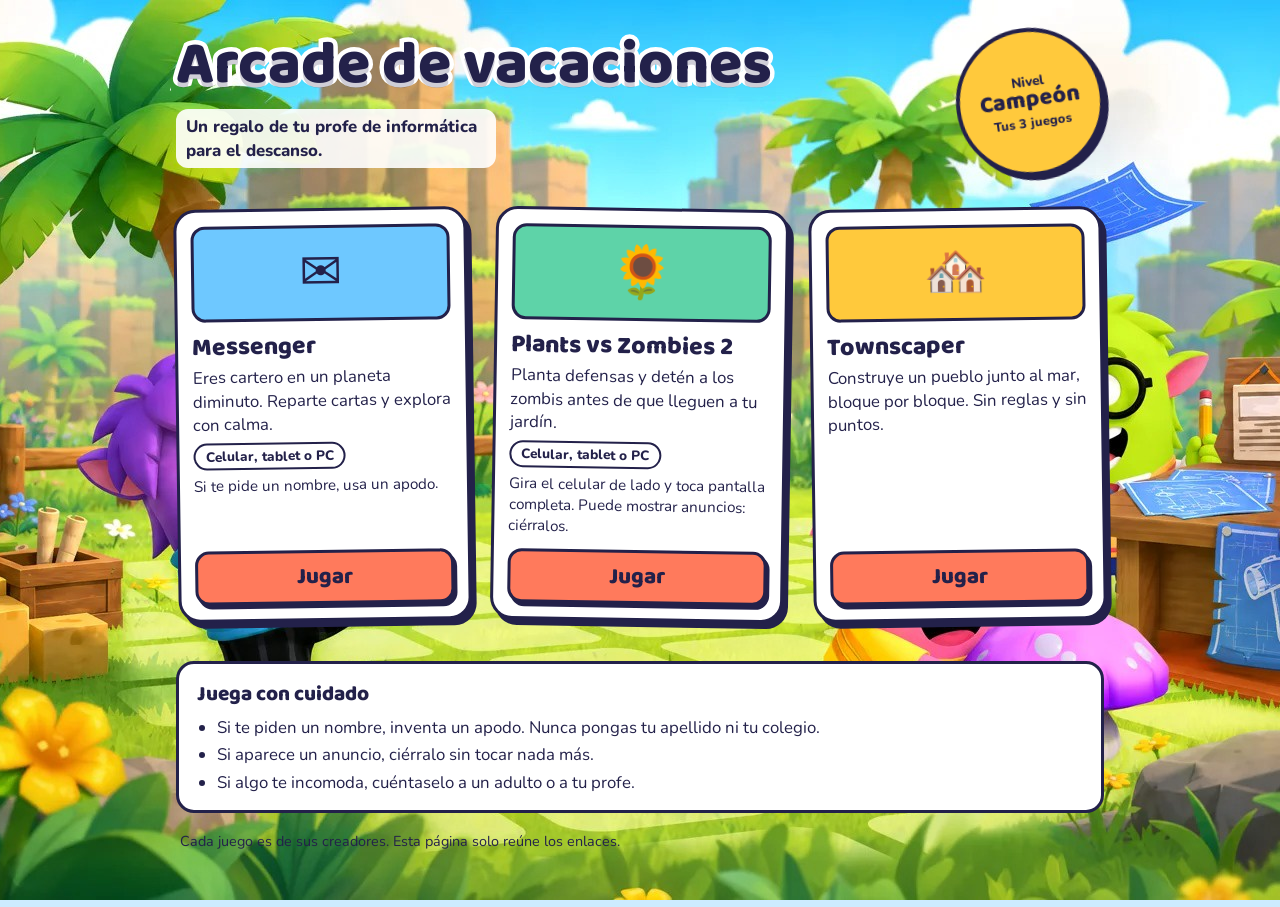
==== play/00vri4m1/index.html @ 65d45649 "Add the vacation arcade lobby so the tier pages can be hosted. Co-authored-by: Cursor <cursoragent@c" ====
<!doctype html>
<html lang="es">
<head>
  <meta charset="utf-8">
  <meta name="viewport" content="width=device-width, initial-scale=1">
  <meta name="robots" content="noindex, nofollow">
  <meta name="referrer" content="no-referrer">
  <meta name="theme-color" content="#cdebff">
  <title>Arcade de vacaciones</title>
  <link rel="preconnect" href="https://fonts.googleapis.com">
  <link rel="preconnect" href="https://fonts.gstatic.com" crossorigin>
  <link href="https://fonts.googleapis.com/css2?family=Baloo+2:wght@800&family=Nunito:wght@700;800&display=swap" rel="stylesheet">
  <link rel="stylesheet" href="../../assets/lobby.css">
</head>
<body data-tier="champion">
  <main class="wrap">
    <header class="top">
      <div class="title-block">
        <h1>Arcade de vacaciones</h1>
        <p class="lede">Un regalo de tu profe de informática para el descanso.</p>
      </div>
      <div class="stamp" id="stamp" aria-label="Tu nivel">
        <span class="label">Nivel</span>
        <span class="tier" id="tier-name">Campeón</span>
        <span class="count" id="tier-count"></span>
      </div>
    </header>

    <ul class="games" id="games"></ul>
    <noscript><p>Para ver tus juegos, activa JavaScript en el navegador.</p></noscript>

    <section class="care">
      <h2>Juega con cuidado</h2>
      <ul>
        <li>Si te piden un nombre, inventa un apodo. Nunca pongas tu apellido ni tu colegio.</li>
        <li>Si aparece un anuncio, ciérralo sin tocar nada más.</li>
        <li>Si algo te incomoda, cuéntaselo a un adulto o a tu profe.</li>
      </ul>
    </section>

    <p class="credit">Cada juego es de sus creadores. Esta página solo reúne los enlaces.</p>
  </main>

  <script src="../../assets/games.js"></script>
  <script src="../../assets/lobby.js"></script>
</body>
</html>
---- assets/lobby.css ----
:root {
  --ink: #23214a;
  --sky: #cdebff;
  --paper: #ffffff;
  --sun: #ffc93c;
  --coral: #ff7a5c;
  --mint: #5ed3a8;
  --grape: #b7a1ff;
  --sea: #6ec8ff;
  --pink: #ff8fc7;
  --display: "Baloo 2", "Arial Rounded MT Bold", ui-rounded, "Trebuchet MS", system-ui, sans-serif;
  --text: "Nunito", ui-rounded, system-ui, -apple-system, "Segoe UI", Roboto, sans-serif;
}

* { box-sizing: border-box; }

body {
  margin: 0;
  min-height: 100vh;
  font-family: var(--text);
  font-size: 1.05rem;
  line-height: 1.4;
  color: var(--ink);
  background-color: var(--sky);
}

/* scene photo, fixed full-bleed behind the scrolling content */
body::before {
  content: "";
  position: fixed;
  inset: 0;
  z-index: -1;
  background: var(--sky) url("backdrop.jpg") center / cover no-repeat;
}

.wrap {
  max-width: 960px;
  margin: 0 auto;
  padding: 28px 16px 56px;
}

/* ---------- header ---------- */
.top {
  display: flex;
  flex-wrap: wrap;
  align-items: center;
  justify-content: space-between;
  gap: 16px 20px;
}

.title-block { flex: 1 1 230px; min-width: 0; }

h1 {
  margin: 0;
  font-family: var(--display);
  font-weight: 800;
  font-size: clamp(2.3rem, 9vw, 3.8rem);
  line-height: 0.98;
  -webkit-text-stroke: 9px var(--paper);
  paint-order: stroke fill;
  text-shadow: 0 5px 0 rgba(35, 33, 74, 0.22);
}

.lede {
  margin: 14px 0 0;
  max-width: 32ch;
  width: fit-content;
  padding: 6px 10px;
  font-weight: 800;
  background: color-mix(in srgb, var(--paper) 90%, transparent);
  border-radius: 12px;
}

.stamp {
  flex: none;
  margin-left: auto;
  width: 128px;
  height: 128px;
  padding: 0 6px;
  border-radius: 50%;
  display: grid;
  place-content: center;
  text-align: center;
  background: var(--tier-color, var(--mint));
  border: 4px solid var(--ink);
  box-shadow: 4px 5px 0 var(--ink);
  transform: rotate(-8deg);
  animation: slap 0.45s cubic-bezier(0.2, 1.4, 0.4, 1) both;
}

.stamp .label {
  font-weight: 800;
  font-size: 0.85rem;
  line-height: 1;
}

.stamp .tier {
  font-family: var(--display);
  font-weight: 800;
  font-size: 1.2rem;
  line-height: 1.05;
}

.stamp .count {
  margin-top: 4px;
  font-weight: 800;
  font-size: 0.8rem;
  line-height: 1;
}

@keyframes slap {
  from { transform: rotate(-24deg) scale(1.7); opacity: 0; }
  to   { transform: rotate(-8deg) scale(1); opacity: 1; }
}

/* ---------- game stickers ---------- */
.games {
  list-style: none;
  margin: 32px 0 0;
  padding: 0;
  display: grid;
  grid-template-columns: 1fr;
  gap: 24px;
}

.sticker {
  display: flex;
  flex-direction: column;
  gap: 12px;
  padding: 14px;
  background: var(--paper);
  border: 3px solid var(--ink);
  border-radius: 22px;
  box-shadow: 5px 6px 0 var(--ink);
  transform: rotate(var(--tilt, 0deg));
}

.sticker:nth-child(odd)  { --tilt: -0.8deg; }
.sticker:nth-child(even) { --tilt: 0.9deg; }

.art {
  display: grid;
  place-items: center;
  height: 96px;
  font-size: 3.2rem;
  line-height: 1;
  background: var(--art, var(--sun));
  border: 3px solid var(--ink);
  border-radius: 14px;
}

.body { display: flex; flex-direction: column; gap: 6px; flex: 1; }
.body p { margin: 0; }

.name {
  margin: 0;
  font-family: var(--display);
  font-weight: 800;
  font-size: 1.55rem;
  line-height: 1.05;
}

.tag {
  align-self: flex-start;
  padding: 2px 10px;
  font-size: 0.85rem;
  font-weight: 800;
  border: 2px solid var(--ink);
  border-radius: 999px;
}

.tip { font-size: 0.95rem; }

.play {
  display: flex;
  align-items: center;
  justify-content: center;
  min-height: 54px;
  font-family: var(--display);
  font-weight: 800;
  font-size: 1.4rem;
  color: var(--ink);
  text-decoration: none;
  background: var(--coral);
  border: 3px solid var(--ink);
  border-radius: 14px;
  box-shadow: 3px 4px 0 var(--ink);
}

.play:active {
  transform: translate(3px, 4px);
  box-shadow: 0 0 0 var(--ink);
}

.play:focus-visible {
  outline: 4px solid var(--ink);
  outline-offset: 3px;
}

/* games that are not switched on yet */
.sticker.is-soon {
  background: #f4fbff;
  border-style: dashed;
  box-shadow: none;
}

.sticker.is-soon .art { filter: grayscale(0.65); opacity: 0.8; }

.soon-pill {
  margin: 0;
  min-height: 54px;
  display: flex;
  align-items: center;
  justify-content: center;
  font-weight: 800;
  border: 3px dashed var(--ink);
  border-radius: 14px;
}

/* ---------- care note ---------- */
.care {
  margin: 40px 0 0;
  padding: 16px 18px;
  background: var(--paper);
  border: 3px solid var(--ink);
  border-radius: 18px;
}

.care h2 {
  margin: 0 0 6px;
  font-family: var(--display);
  font-weight: 800;
  font-size: 1.3rem;
}

.care ul { margin: 0; padding-left: 1.2em; }
.care li + li { margin-top: 4px; }

.credit {
  margin: 18px 4px 0;
  font-size: 0.9rem;
}

/* ---------- larger screens ---------- */
@media (min-width: 640px) {
  .games { grid-template-columns: repeat(2, 1fr); }
  .stamp { width: 148px; height: 148px; }
  .stamp .tier { font-size: 1.45rem; }
}

@media (min-width: 980px) {
  .games { grid-template-columns: repeat(3, 1fr); }
}

@media (prefers-reduced-motion: reduce) {
  .stamp { animation: none; }
}
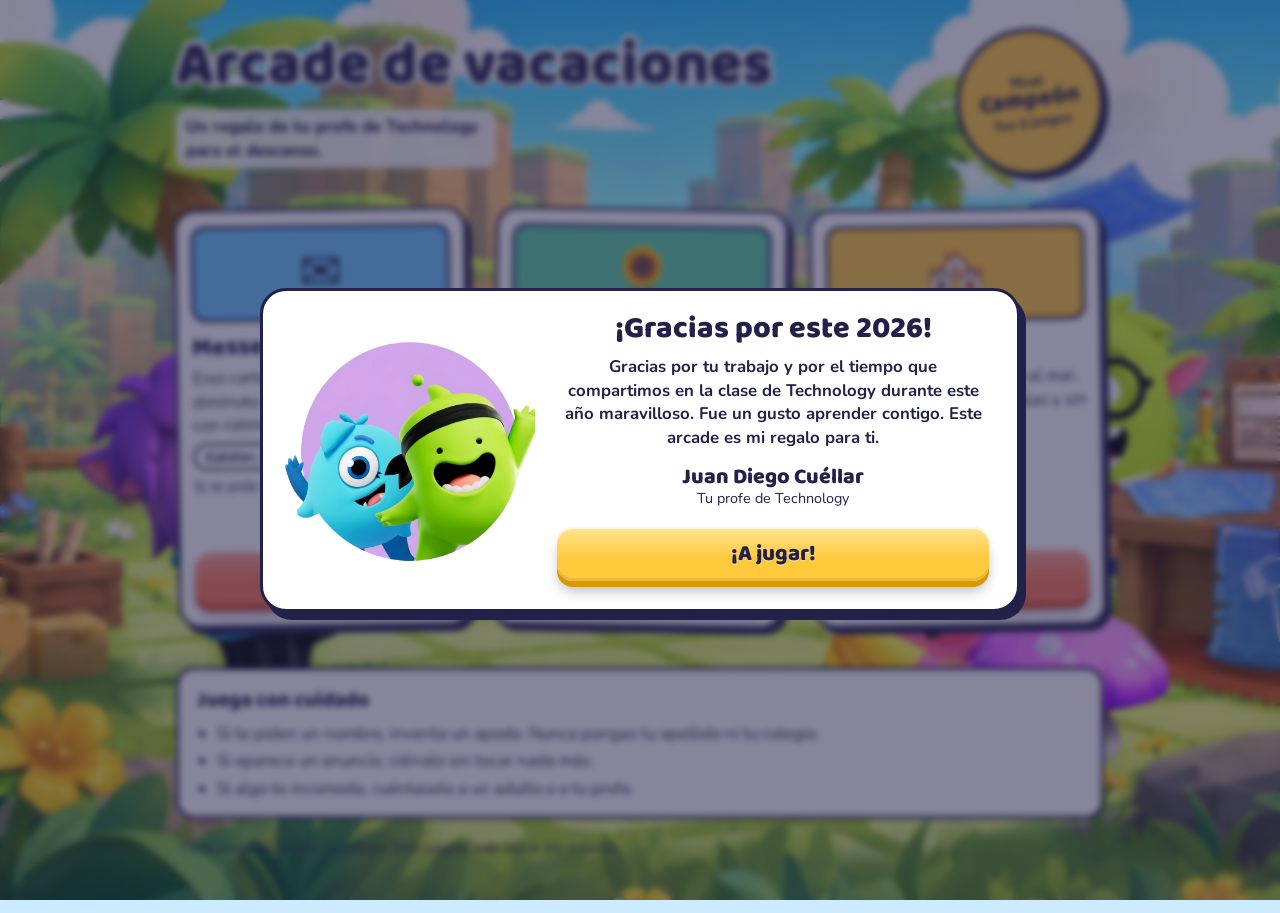
==== commit cf4ac386: "Greet each tier once with Mojo and Kate, then play the lobby in. Co-authored-by: Cursor <cursoragent" ====
--- a/play/00vri4m1/index.html
+++ b/play/00vri4m1/index.html
@@ -17,7 +17,7 @@
     <header class="top">
       <div class="title-block">
         <h1>Arcade de vacaciones</h1>
-        <p class="lede">Un regalo de tu profe de informática para el descanso.</p>
+        <p class="lede">Un regalo de tu profe de Technology para el descanso.</p>
       </div>
       <div class="stamp" id="stamp" aria-label="Tu nivel">
         <span class="label">Nivel</span>
--- a/assets/lobby.css
+++ b/assets/lobby.css
@@ -8,7 +8,8 @@
   --grape: #b7a1ff;
   --sea: #6ec8ff;
   --pink: #ff8fc7;
-  --display: "Baloo 2", "Arial Rounded MT Bold", ui-rounded, "Trebuchet MS", system-ui, sans-serif;
+  /* Proxima Nova only renders where that licensed face is installed. */
+  --display: "Proxima Nova", "Baloo 2", "Arial Rounded MT Bold", ui-rounded, "Trebuchet MS", system-ui, sans-serif;
   --text: "Nunito", ui-rounded, system-ui, -apple-system, "Segoe UI", Roboto, sans-serif;
 }
 
@@ -59,6 +60,7 @@
   -webkit-text-stroke: 9px var(--paper);
   paint-order: stroke fill;
   text-shadow: 0 5px 0 rgba(35, 33, 74, 0.22);
+  animation: drop-in 0.75s cubic-bezier(0.2, 1.3, 0.4, 1) backwards;
 }
 
 .lede {
@@ -69,6 +71,7 @@
   font-weight: 800;
   background: color-mix(in srgb, var(--paper) 90%, transparent);
   border-radius: 12px;
+  animation: rise 0.6s 0.2s ease-out backwards;
 }
 
 .stamp {
@@ -85,7 +88,8 @@
   border: 4px solid var(--ink);
   box-shadow: 4px 5px 0 var(--ink);
   transform: rotate(-8deg);
-  animation: slap 0.45s cubic-bezier(0.2, 1.4, 0.4, 1) both;
+  animation: slap 0.45s 0.35s cubic-bezier(0.2, 1.4, 0.4, 1) backwards,
+             wobble 7s 2.5s ease-in-out infinite;
 }
 
 .stamp .label {
@@ -133,6 +137,12 @@
   border-radius: 22px;
   box-shadow: 5px 6px 0 var(--ink);
   transform: rotate(var(--tilt, 0deg));
+  transition: transform 0.2s;
+  animation: sticker-in 0.65s calc(0.5s + var(--i, 0) * 0.13s) cubic-bezier(0.2, 1.3, 0.4, 1) backwards;
+}
+
+@media (hover: hover) {
+  .sticker:not(.is-soon):hover { transform: rotate(0deg) translateY(-5px) scale(1.015); }
 }
 
 .sticker:nth-child(odd)  { --tilt: -0.8deg; }
@@ -149,6 +159,13 @@
   border-radius: 14px;
 }
 
+.emoji {
+  display: inline-block;
+  animation: bob 3.2s calc(var(--i, 0) * -0.7s) ease-in-out infinite;
+}
+
+.is-soon .emoji { animation: none; }
+
 .body { display: flex; flex-direction: column; gap: 6px; flex: 1; }
 .body p { margin: 0; }
 
@@ -171,31 +188,80 @@
 
 .tip { font-size: 0.95rem; }
 
-.play {
+/* ---------- 3D buttons ---------- */
+.play,
+.btn3d {
+  --face: #ff7a5c;
+  --face-hi: #ffa890;
+  --edge: #d6452a;
+  position: relative;
+  overflow: hidden;
   display: flex;
   align-items: center;
   justify-content: center;
   min-height: 54px;
+  margin-bottom: 6px;
+  padding: 0 22px;
   font-family: var(--display);
   font-weight: 800;
   font-size: 1.4rem;
   color: var(--ink);
   text-decoration: none;
-  background: var(--coral);
-  border: 3px solid var(--ink);
-  border-radius: 14px;
-  box-shadow: 3px 4px 0 var(--ink);
-}
-
-.play:active {
-  transform: translate(3px, 4px);
-  box-shadow: 0 0 0 var(--ink);
-}
-
-.play:focus-visible {
-  outline: 4px solid var(--ink);
-  outline-offset: 3px;
-}
+  text-shadow: 0 1px 0 rgba(255, 255, 255, 0.5);
+  background: linear-gradient(180deg, var(--face-hi) 0%, var(--face) 60%);
+  border: 0;
+  border-radius: 16px;
+  cursor: pointer;
+  box-shadow:
+    0 6px 0 var(--edge),
+    0 12px 14px -3px rgba(35, 33, 74, 0.35),
+    inset 0 2px 0 rgba(255, 255, 255, 0.65),
+    inset 0 -3px 0 rgba(0, 0, 0, 0.08);
+  transition: transform 0.12s, box-shadow 0.12s, filter 0.15s;
+}
+
+/* a soft glint that slides across now and then */
+.play::after {
+  content: "";
+  position: absolute;
+  inset: 0;
+  background: linear-gradient(105deg, transparent 35%, rgba(255, 255, 255, 0.6) 50%, transparent 65%);
+  transform: translateX(-130%);
+  animation: glint 5s calc(1.6s + var(--i, 0) * 0.7s) ease-in-out infinite;
+  pointer-events: none;
+}
+
+@media (hover: hover) {
+  .play:hover,
+  .btn3d:hover {
+    filter: brightness(1.06);
+    transform: translateY(-2px);
+    box-shadow:
+      0 8px 0 var(--edge),
+      0 16px 16px -3px rgba(35, 33, 74, 0.35),
+      inset 0 2px 0 rgba(255, 255, 255, 0.65),
+      inset 0 -3px 0 rgba(0, 0, 0, 0.08);
+  }
+}
+
+.play:active,
+.btn3d:active {
+  transform: translateY(5px);
+  box-shadow:
+    0 1px 0 var(--edge),
+    0 3px 6px -1px rgba(35, 33, 74, 0.35),
+    inset 0 2px 0 rgba(255, 255, 255, 0.4),
+    inset 0 -2px 0 rgba(0, 0, 0, 0.08);
+}
+
+/* keyboard focus only: a bright blue ring instead of a dark outline */
+.play:focus-visible,
+.btn3d:focus-visible {
+  outline: 4px solid #3a86ff;
+  outline-offset: 4px;
+}
+
+.welcome-card:focus { outline: none; }
 
 /* games that are not switched on yet */
 .sticker.is-soon {
@@ -224,6 +290,7 @@
   background: var(--paper);
   border: 3px solid var(--ink);
   border-radius: 18px;
+  animation: rise 0.6s calc(0.9s + var(--n, 0) * 0.1s) ease-out backwards;
 }
 
 .care h2 {
@@ -252,6 +319,153 @@
   .games { grid-template-columns: repeat(3, 1fr); }
 }
 
+/* ---------- motion ---------- */
+@keyframes drop-in {
+  from { opacity: 0; transform: translateY(-28px) scale(0.94); }
+  to   { opacity: 1; transform: none; }
+}
+
+@keyframes rise {
+  from { opacity: 0; transform: translateY(16px); }
+  to   { opacity: 1; transform: none; }
+}
+
+@keyframes sticker-in {
+  from { opacity: 0; transform: translateY(40px) rotate(calc(var(--tilt, 0deg) * 5)) scale(0.85); }
+  to   { opacity: 1; transform: translateY(0) rotate(var(--tilt, 0deg)) scale(1); }
+}
+
+@keyframes bob {
+  0%, 100% { transform: translateY(0) rotate(-4deg); }
+  50%      { transform: translateY(-7px) rotate(4deg); }
+}
+
+@keyframes wobble {
+  0%, 88%, 100% { transform: rotate(-8deg); }
+  91%           { transform: rotate(-15deg) scale(1.07); }
+  94%           { transform: rotate(-2deg) scale(1.04); }
+  97%           { transform: rotate(-10deg); }
+}
+
+@keyframes glint {
+  0%, 62% { transform: translateX(-130%); }
+  88%, 100% { transform: translateX(130%); }
+}
+
+/* the page waits (hidden behind the note) until the welcome note is closed */
+.welcome-open { overflow: hidden; }
+.welcome-open h1,
+.welcome-open .lede,
+.welcome-open .stamp,
+.welcome-open .sticker,
+.welcome-open .care,
+.welcome-open .play::after { animation-play-state: paused; }
+
+/* ---------- welcome note ---------- */
+.welcome {
+  position: fixed;
+  inset: 0;
+  z-index: 50;
+  display: grid;
+  place-items: center;
+  padding: 20px;
+  overflow: hidden;
+  background: rgba(35, 33, 74, 0.55);
+  backdrop-filter: blur(3px);
+  animation: fade-in 0.3s ease-out;
+}
+
+.welcome.is-closing { opacity: 0; transition: opacity 0.28s; }
+
+.welcome-card {
+  position: relative;
+  display: flex;
+  align-items: center;
+  gap: 22px;
+  width: min(100%, 760px);
+  padding: 22px 28px 22px 22px;
+  text-align: center;
+  background: var(--paper);
+  border: 3px solid var(--ink);
+  border-radius: 26px;
+  box-shadow: 6px 8px 0 var(--ink);
+  animation: card-in 0.7s 0.1s cubic-bezier(0.2, 1.4, 0.4, 1) backwards;
+}
+
+.welcome.is-closing .welcome-card { transform: scale(0.92) translateY(10px); transition: transform 0.28s; }
+
+.welcome-art {
+  flex: 0 0 250px;
+  width: 250px;
+  height: 230px;
+  object-fit: cover;
+  object-position: center;
+}
+
+.welcome-copy { flex: 1 1 auto; min-width: 0; }
+
+.welcome-title {
+  margin: 0 0 10px;
+  font-family: var(--display);
+  font-weight: 800;
+  font-size: 1.9rem;
+  line-height: 1.05;
+}
+
+.welcome-text { margin: 0; font-weight: 700; }
+
+.welcome-sign { margin: 16px 0 20px; line-height: 1.15; }
+.welcome-sign .name-line { display: block; font-family: var(--display); font-weight: 800; font-size: 1.35rem; }
+.welcome-sign .role-line { display: block; font-size: 0.9rem; }
+
+.welcome-btn {
+  --face: #ffc93c;
+  --face-hi: #ffe58f;
+  --edge: #d99a00;
+  width: 100%;
+  margin-bottom: 6px;
+}
+
+.welcome .bit {
+  position: absolute;
+  top: -20px;
+  left: var(--x);
+  width: 10px;
+  height: 16px;
+  background: var(--c);
+  border-radius: 2px;
+  opacity: 0.9;
+  animation: fall var(--t) var(--d) linear infinite;
+  pointer-events: none;
+}
+
+@keyframes fade-in { from { opacity: 0; } to { opacity: 1; } }
+
+@keyframes card-in {
+  from { opacity: 0; transform: translateY(40px) scale(0.8) rotate(-3deg); }
+  to   { opacity: 1; transform: none; }
+}
+
+@keyframes fall {
+  from { transform: translateY(0) rotate(0); }
+  to   { transform: translateY(110vh) rotate(540deg); }
+}
+
+@media (max-width: 640px) {
+  .welcome-card {
+    flex-direction: column;
+    width: min(100%, 440px);
+    padding: 20px 18px 18px;
+    gap: 10px;
+  }
+  .welcome-art { flex-basis: 180px; width: 180px; height: 166px; }
+  .welcome-title { font-size: 1.65rem; }
+}
+
 @media (prefers-reduced-motion: reduce) {
-  .stamp { animation: none; }
-}
+  *, *::before, *::after {
+    animation: none !important;
+    transition: none !important;
+  }
+  .welcome .bit { display: none; }
+}
